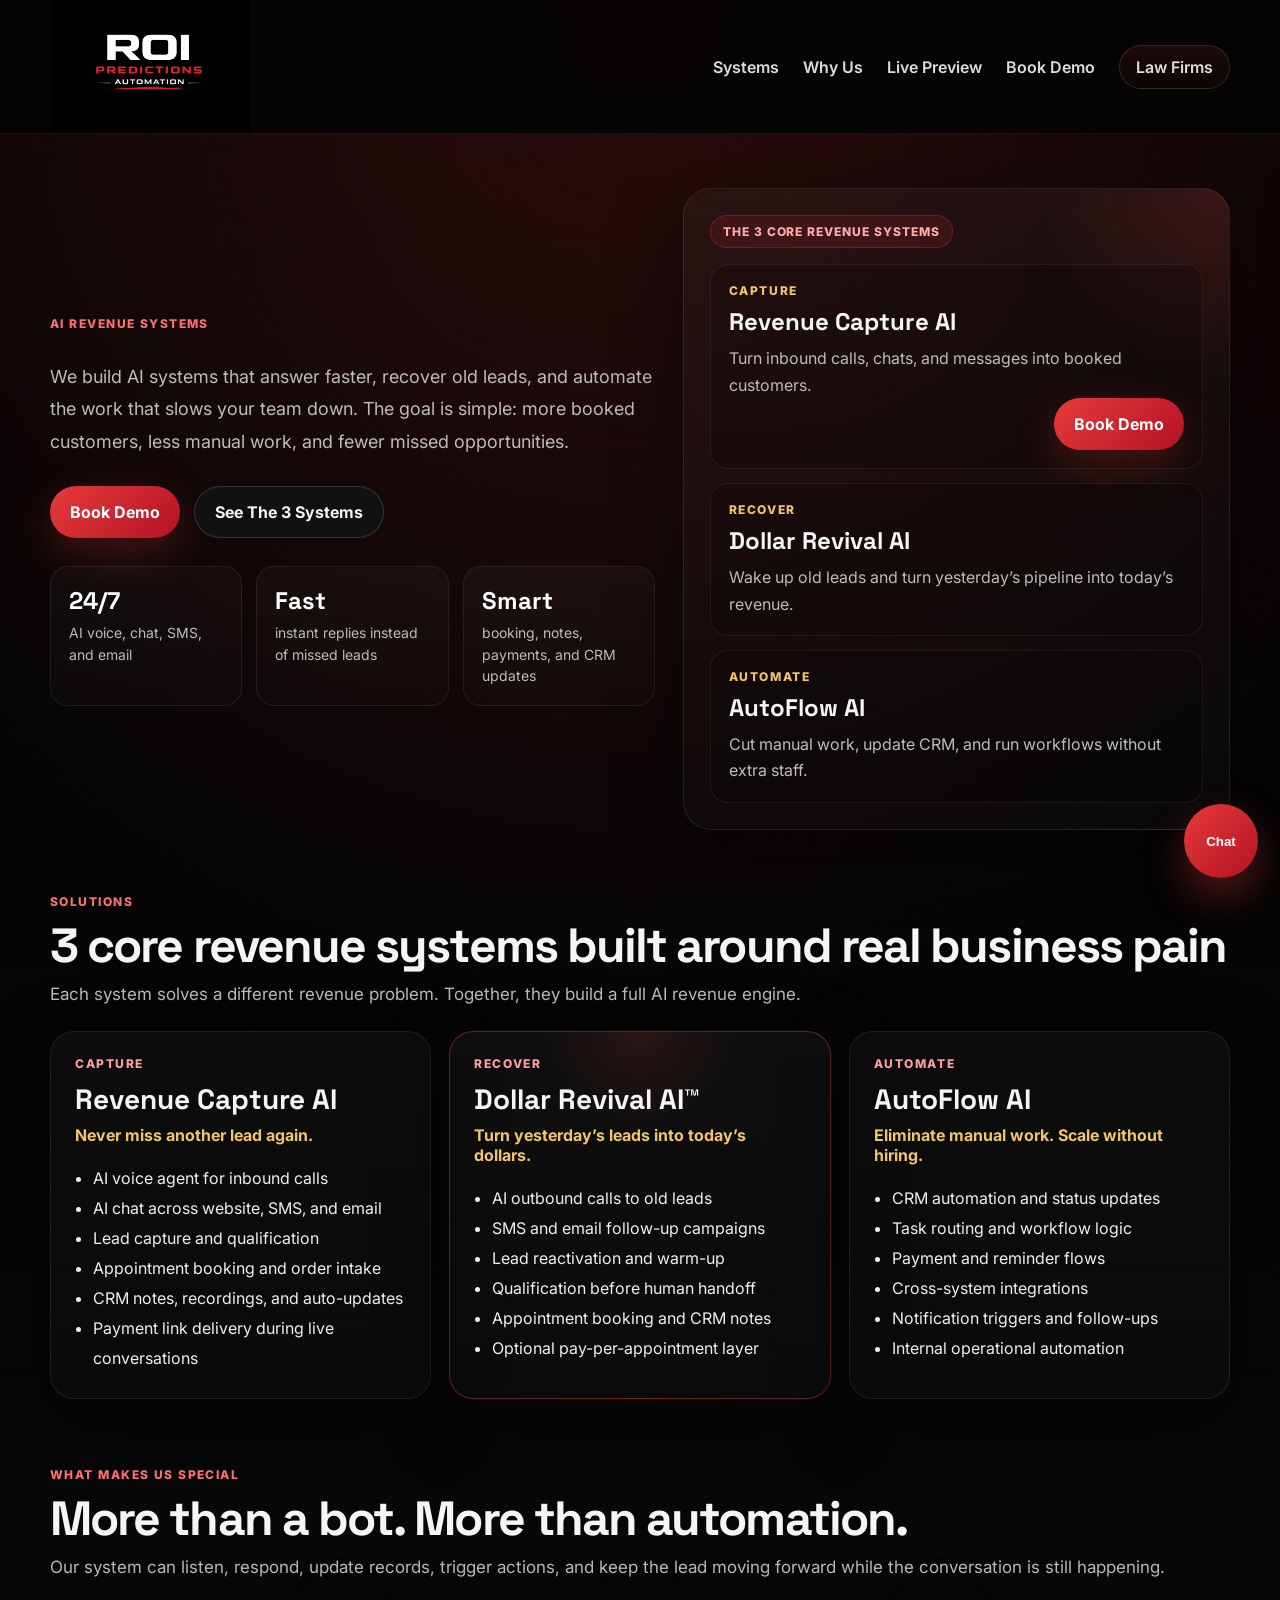
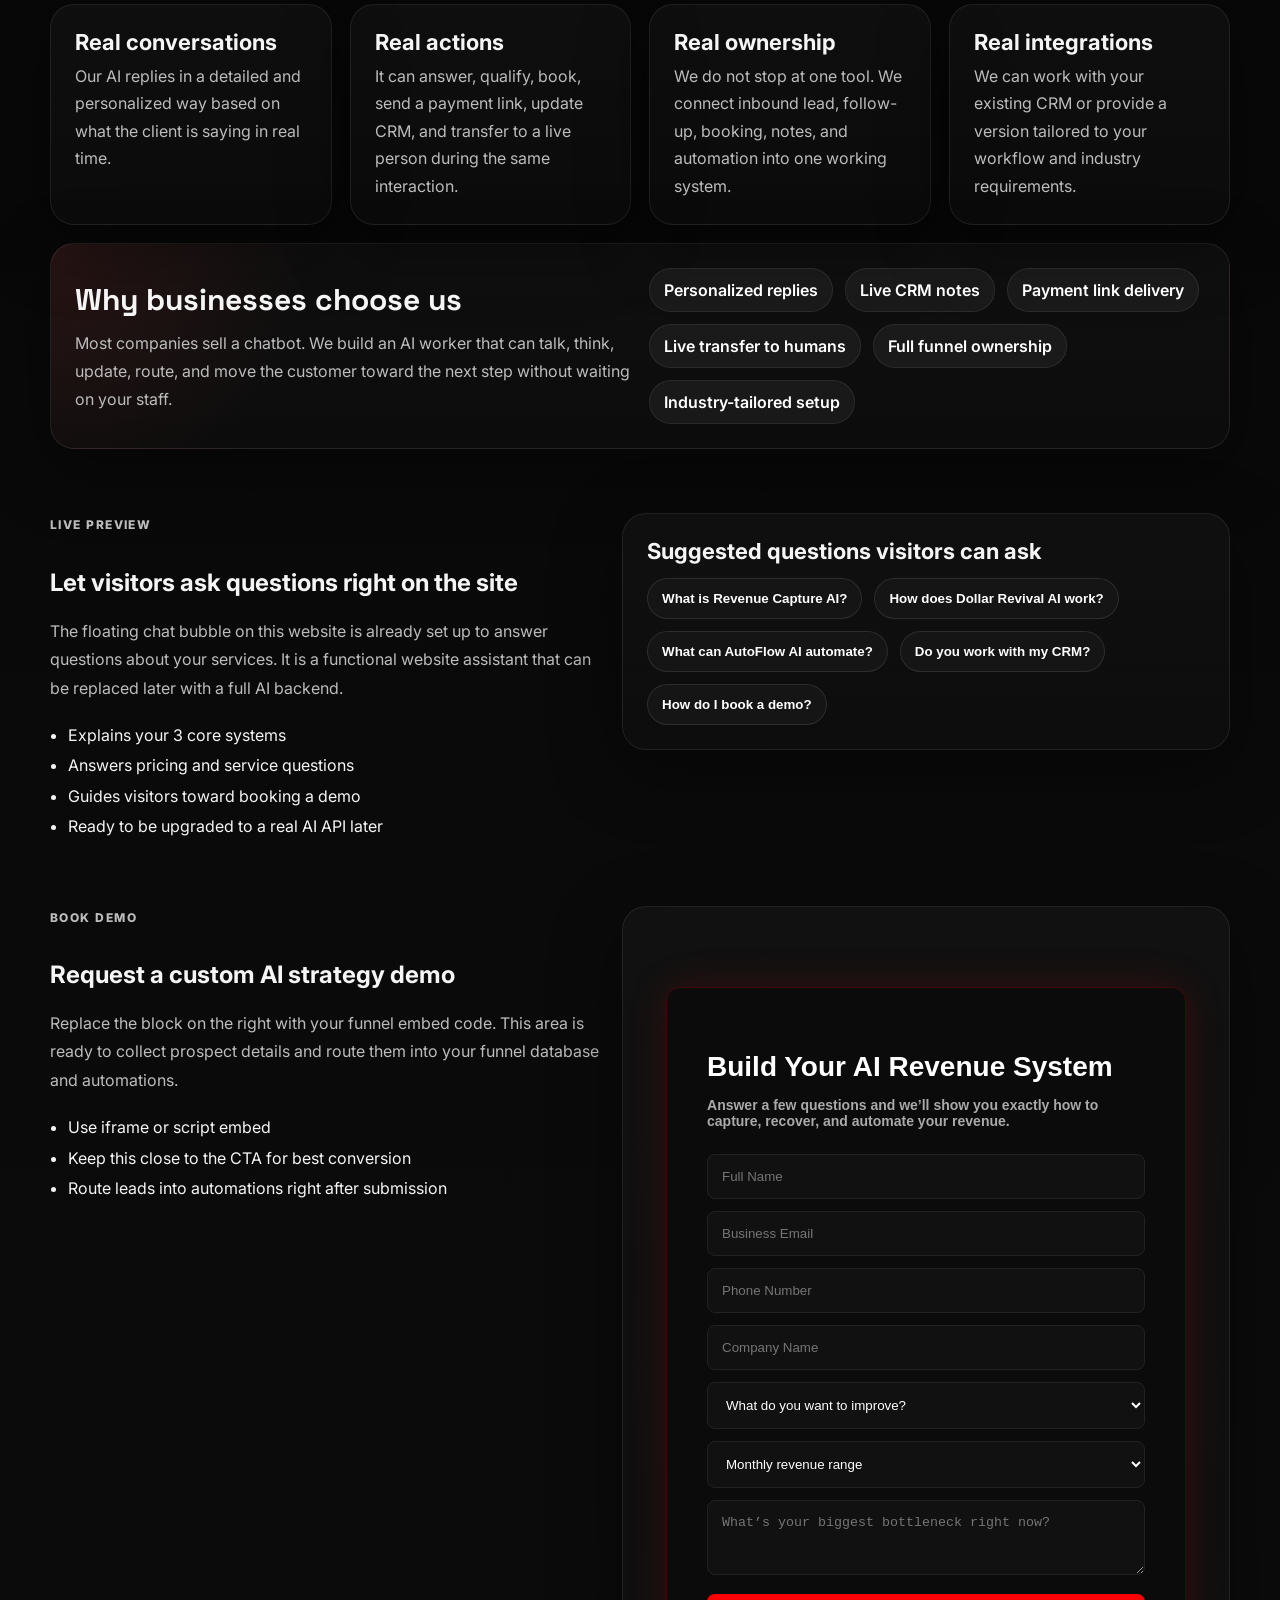
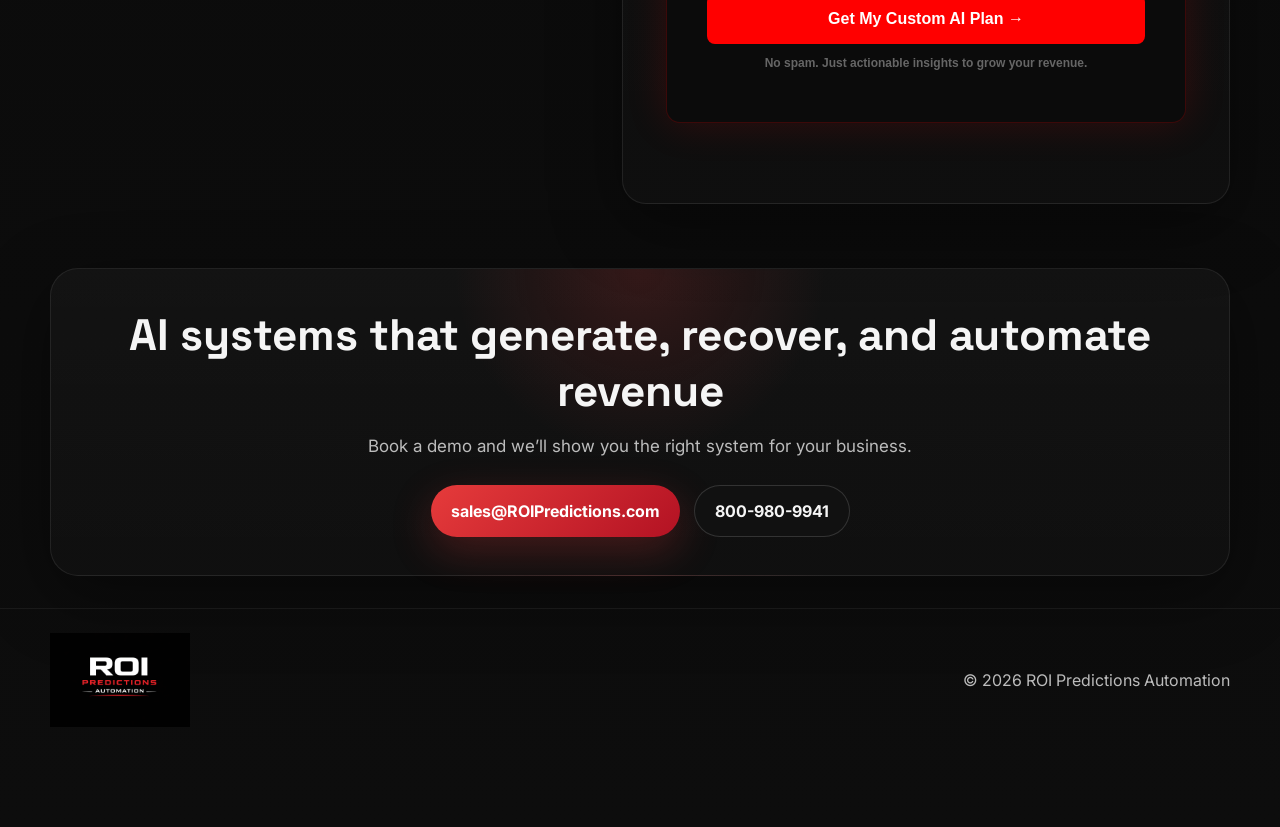
==== index.html @ 4da5dfad "Initial website deploy" ====
﻿<!DOCTYPE html>
<html lang="en">
<head>
  <meta charset="UTF-8" />
  <meta name="viewport" content="width=device-width, initial-scale=1.0" />
  <title>ROI Predictions Automation | AI Revenue Systems</title>
  <meta name="description" content="AI revenue systems that capture leads, recover lost revenue, and automate the work." />
  <link rel="preconnect" href="https://fonts.googleapis.com">
  <link rel="preconnect" href="https://fonts.gstatic.com" crossorigin>
  <link href="https://fonts.googleapis.com/css2?family=Inter:wght@400;500;600;700;800&family=Space+Grotesk:wght@500;700&display=swap" rel="stylesheet">
  <link rel="stylesheet" href="styles.css" />
</head>
<body>
  <header class="topbar">
    <div class="container nav-wrap">
      <a href="index.html" class="brand">
        <img src="roilogo.png" alt="ROI Predictions Automation logo" class="brand-logo" />
      </a>

      <button class="menu-btn" id="menuBtn" aria-label="Open menu" aria-expanded="false">☰</button>

      <nav class="nav" id="nav">
        <a href="#systems">Systems</a>
        <a href="#why-us">Why Us</a>
        <a href="#live-preview">Live Preview</a>
        <a href="#funnel">Book Demo</a>
        <a href="law-firms.html" class="nav-ghost">Law Firms</a>
      </nav>
    </div>
  </header>

  <main>
    <section class="hero">
      <div class="container hero-grid">
        <div class="hero-copy">
          <p class="eyebrow">AI Revenue Systems</p>
          
          <p class="hero-text">
            We build AI systems that answer faster, recover old leads, and automate the work that slows your team down.
            The goal is simple: more booked customers, less manual work, and fewer missed opportunities.
          </p>

          <div class="hero-actions">
            <a href="#funnel" class="btn btn-primary">Book Demo</a>
            <a href="#systems" class="btn btn-secondary">See The 3 Systems</a>
          </div>

          <div class="hero-stats">
            <div class="hero-stat">
              <strong>24/7</strong>
              <span>AI voice, chat, SMS, and email</span>
            </div>
            <div class="hero-stat">
              <strong>Fast</strong>
              <span>instant replies instead of missed leads</span>
            </div>
            <div class="hero-stat">
              <strong>Smart</strong>
              <span>booking, notes, payments, and CRM updates</span>
            </div>
          </div>
        </div>

        <div class="hero-side">
          <div class="hero-side-card">
            <span class="card-kicker">The 3 Core Revenue Systems</span>
            <div class="mini-system-list">
              <div class="mini-system">
                <div class="mini-topline">CAPTURE</div>
                <h3>Revenue Capture AI</h3>
                <p>Turn inbound calls, chats, and messages into booked customers.</p>
                <a href="javascript:" class="btn btn-primary btn-bookdemo" onclick="CaptureAI();">Book Demo</a>
              </div>
              <div class="mini-system">
                <div class="mini-topline">RECOVER</div>
                <h3>Dollar Revival AI</h3>
                <p>Wake up old leads and turn yesterday’s pipeline into today’s revenue.</p>
              </div>
              <div class="mini-system">
                <div class="mini-topline">AUTOMATE</div>
                <h3>AutoFlow AI</h3>
                <p>Cut manual work, update CRM, and run workflows without extra staff.</p>
              </div>
            </div>
          </div>
        </div>
      </div>
    </section>

    <section class="systems" id="systems">
      <div class="container">
        <div class="section-head">
          <p class="eyebrow">Solutions</p>
          <h2>3 core  revenue systems built around real business pain</h2>
          <p class="section-text">Each system solves a different revenue problem. Together, they build a full AI revenue engine.</p>
        </div>

        <div class="systems-grid">
          <article class="system-card">
            <div class="system-topline">CAPTURE</div>
            <h3>Revenue Capture AI</h3>
            <p class="system-promise">Never miss another lead again.</p>
            <ul>
              <li>AI voice agent for inbound calls</li>
              <li>AI chat across website, SMS, and email</li>
              <li>Lead capture and qualification</li>
              <li>Appointment booking and order intake</li>
              <li>CRM notes, recordings, and auto-updates</li>
              <li>Payment link delivery during live conversations</li>
            </ul>
          </article>

          <article class="system-card featured">
            <div class="system-topline">RECOVER</div>
            <h3>Dollar Revival AI™</h3>
            <p class="system-promise">Turn yesterday’s leads into today’s dollars.</p>
            <ul>
              <li>AI outbound calls to old leads</li>
              <li>SMS and email follow-up campaigns</li>
              <li>Lead reactivation and warm-up</li>
              <li>Qualification before human handoff</li>
              <li>Appointment booking and CRM notes</li>
              <li>Optional pay-per-appointment layer</li>
            </ul>
          </article>

          <article class="system-card">
            <div class="system-topline">AUTOMATE</div>
            <h3>AutoFlow AI</h3>
            <p class="system-promise">Eliminate manual work. Scale without hiring.</p>
            <ul>
              <li>CRM automation and status updates</li>
              <li>Task routing and workflow logic</li>
              <li>Payment and reminder flows</li>
              <li>Cross-system integrations</li>
              <li>Notification triggers and follow-ups</li>
              <li>Internal operational automation</li>
            </ul>
          </article>
        </div>
      </div>
    </section>

    <section class="why-us" id="why-us">
      <div class="container">
        <div class="section-head">
          <p class="eyebrow">What makes us special</p>
          <h2>More than a bot. More than automation.</h2>
          <p class="section-text">Our system can listen, respond, update records, trigger actions, and keep the lead moving forward while the conversation is still happening.</p>
        </div>

        <div class="highlights-grid">
          <div class="highlight-card">
            <h3>Real conversations</h3>
            <p>Our AI replies in a detailed and personalized way based on what the client is saying in real time.</p>
          </div>
          <div class="highlight-card">
            <h3>Real actions</h3>
            <p>It can answer, qualify, book, send a payment link, update CRM, and transfer to a live person during the same interaction.</p>
          </div>
          <div class="highlight-card">
            <h3>Real ownership</h3>
            <p>We do not stop at one tool. We connect inbound lead, follow-up, booking, notes, and automation into one working system.</p>
          </div>
          <div class="highlight-card">
            <h3>Real integrations</h3>
            <p>We can work with your existing CRM or provide a version tailored to your workflow and industry requirements.</p>
          </div>
        </div>

        <div class="special-band">
          <div class="special-copy">
            <h3>Why businesses choose us</h3>
            <p>
              Most companies sell a chatbot. We build an AI worker that can talk, think, update, route,
              and move the customer toward the next step without waiting on your staff.
            </p>
          </div>
          <div class="special-list">
            <span>Personalized replies</span>
            <span>Live CRM notes</span>
            <span>Payment link delivery</span>
            <span>Live transfer to humans</span>
            <span>Full funnel ownership</span>
            <span>Industry-tailored setup</span>
          </div>
        </div>
      </div>
    </section>

    <section class="live-preview" id="live-preview">
      <div class="container live-grid">
        <div class="live-copy">
          <p class="eyebrow">Live preview</p>
          <h2>Let visitors ask questions right on the site</h2>
          <p>
            The floating chat bubble on this website is already set up to answer questions about your services.
            It is a functional website assistant that can be replaced later with a full AI backend.
          </p>
          <ul class="demo-bullets">
            <li>Explains your 3 core systems</li>
            <li>Answers pricing and service questions</li>
            <li>Guides visitors toward booking a demo</li>
            <li>Ready to be upgraded to a real AI API later</li>
          </ul>
        </div>

        <div class="preview-card">
          <h3>Suggested questions visitors can ask</h3>
          <div class="question-list">
            <button class="question-chip" data-question="What is Revenue Capture AI?">What is Revenue Capture AI?</button>
            <button class="question-chip" data-question="How does Dollar Revival AI work?">How does Dollar Revival AI work?</button>
            <button class="question-chip" data-question="What can AutoFlow AI automate?">What can AutoFlow AI automate?</button>
            <button class="question-chip" data-question="Do you work with my CRM?">Do you work with my CRM?</button>
            <button class="question-chip" data-question="How do I book a demo?">How do I book a demo?</button>
          </div>
        </div>
      </div>
    </section>

    <section class="funnel" id="funnel">
      <div class="container funnel-grid">
        <div class="funnel-copy">
          <p class="eyebrow">Book Demo</p>
          <h2>Request a custom AI strategy demo</h2>
          <p>
            Replace the block on the right with your funnel embed code. This area is ready to collect prospect details
            and route them into your funnel database and automations.
          </p>
          <ul class="embed-notes">
            <li>Use iframe or script embed</li>
            <li>Keep this close to the CTA for best conversion</li>
            <li>Route leads into automations right after submission</li>
          </ul>
        </div>

        <div class="embed-shell">
          <div class="embed-header"> <!-- Paste your funnel code here -->
            <!-- ROI Predictions Embedded Form -->
<div style="max-width:520px;margin:60px auto;padding:40px;background:#0b0b0b;border-radius:14px;border:1px solid rgba(255,0,0,0.2);box-shadow:0 0 40px rgba(255,0,0,0.15);font-family:Arial, sans-serif;">

  <h2 style="color:#fff;margin-bottom:10px;font-size:28px;">
    Build Your AI Revenue System
  </h2>

  <p style="color:#aaa;font-size:14px;margin-bottom:25px;">
    Answer a few questions and we’ll show you exactly how to capture, recover, and automate your revenue.
  </p>

  <form onsubmit="event.preventDefault(); alert('🔥 Your request has been received. Our team will contact you shortly.'); this.reset();">

    <input type="text" placeholder="Full Name" required 
      style="width:100%;padding:14px;margin-bottom:12px;background:#111;border:1px solid #222;color:#fff;border-radius:8px;" />

    <input type="email" placeholder="Business Email" required 
      style="width:100%;padding:14px;margin-bottom:12px;background:#111;border:1px solid #222;color:#fff;border-radius:8px;" />

    <input type="tel" placeholder="Phone Number" required 
      style="width:100%;padding:14px;margin-bottom:12px;background:#111;border:1px solid #222;color:#fff;border-radius:8px;" />

    <input type="text" placeholder="Company Name" 
      style="width:100%;padding:14px;margin-bottom:12px;background:#111;border:1px solid #222;color:#fff;border-radius:8px;" />

    <select required 
      style="width:100%;padding:14px;margin-bottom:12px;background:#111;border:1px solid #222;color:#fff;border-radius:8px;">
      <option value="">What do you want to improve?</option>
      <option>Capture More Leads</option>
      <option>Recover Lost Revenue</option>
      <option>Automate Operations</option>
      <option>All of the above</option>
    </select>

    <select required 
      style="width:100%;padding:14px;margin-bottom:12px;background:#111;border:1px solid #222;color:#fff;border-radius:8px;">
      <option value="">Monthly revenue range</option>
      <option>$0 - $10K</option>
      <option>$10K - $50K</option>
      <option>$50K - $100K</option>
      <option>$100K+</option>
    </select>

    <textarea rows="3" placeholder="What’s your biggest bottleneck right now?"
      style="width:100%;padding:14px;margin-bottom:15px;background:#111;border:1px solid #222;color:#fff;border-radius:8px;"></textarea>

    <button type="submit" 
      style="width:100%;padding:16px;background:red;color:#fff;border:none;border-radius:8px;font-weight:bold;font-size:16px;cursor:pointer;transition:0.3s;">
      Get My Custom AI Plan →
    </button>

    <p style="font-size:12px;color:#666;margin-top:12px;text-align:center;">
      No spam. Just actionable insights to grow your revenue.
    </p>

  </form>

</div>

          
    </section>

    <section class="cta-section">
      <div class="container cta-wrap">
        <h2>AI systems that generate, recover, and automate revenue</h2>
        <p>Book a demo and we’ll show you the right system for your business.</p>
        <div class="cta-actions">
          <a href="mailto:sales@ROIPredictions.com" class="btn btn-primary">sales@ROIPredictions.com</a>
          <a href="tel:8009809941" class="btn btn-secondary">800-980-9941</a>
        </div>
      </div>
    </section>
  </main>

  <footer class="footer">
    <div class="container footer-wrap">
      <img src="roilogo.png" alt="ROI Predictions Automation logo" class="footer-logo" />
      <p>© <span class="year"></span> ROI Predictions Automation</p>
    </div>
  </footer>

  <button class="chat-toggle" id="chatToggle" aria-label="Open chat assistant">
    <span>Chat</span>
  </button>

  <div class="chat-widget" id="chatWidget" aria-hidden="true">
    <div class="chat-widget-head">
      <div>
        <strong>ROI Assistant</strong>
        <small>Ask about our services</small>
      </div>
      <button class="chat-close" id="chatClose" aria-label="Close chat">×</button>
    </div>

    <div class="chat-widget-body" id="chatBody">
      <div class="message bot">Hi! I can answer questions about Revenue Capture AI, Dollar Revival AI, AutoFlow AI, CRM integrations, and booking a demo.</div>
    </div>

    <div class="chat-suggestions">
      <button class="suggestion" data-question="What is Revenue Capture AI?">Revenue Capture AI</button>
      <button class="suggestion" data-question="How does Dollar Revival AI work?">Dollar Revival AI</button>
      <button class="suggestion" data-question="Do you work with my CRM?">CRM integrations</button>
    </div>

    <form class="chat-input-wrap" id="chatForm">
      <input type="text" id="chatInput" placeholder="Ask a question..." autocomplete="off" />
      <button type="submit">Send</button>
    </form>
  </div>

  <script src="script.js"></script>
</body>
</html>
---- styles.css ----
:root{
  --bg:#040404;
  --card:#101010;
  --card-2:#151515;
  --text:#f5f5f5;
  --muted:#bcbcbc;
  --line:#282828;
  --red:#e63b3b;
  --red-2:#ff6f6f;
  --white:#ffffff;
  --gold:#f3c56b;
  --shadow:0 20px 70px rgba(0,0,0,.42);
  --radius:24px;
  --container:1180px;
}

*{box-sizing:border-box}
html{scroll-behavior:smooth}
body{
  margin:0;
  font-family:Inter,system-ui,Arial,sans-serif;
  color:var(--text);
  background:
    radial-gradient(circle at top center, rgba(230,59,59,.18), transparent 25%),
    linear-gradient(180deg, #020202 0%, #090909 50%, #0d0d0d 100%);
}
img{max-width:100%;display:block}
a{text-decoration:none;color:inherit}
.container{width:min(var(--container), calc(100% - 40px));margin:0 auto}

.topbar{
  position:sticky;
  top:0;
  z-index:100;
  backdrop-filter:blur(16px);
  background:rgba(4,4,4,.88);
  border-bottom:1px solid rgba(255,255,255,.06);
}
.nav-wrap{
  min-height:84px;
  display:flex;
  align-items:center;
  justify-content:space-between;
  gap:20px;
}
.brand-logo{width:200px;height:auto}
.nav{
  display:flex;
  align-items:center;
  gap:24px;
  font-weight:600;
}
.nav a{opacity:.9}
.nav a:hover{opacity:1;color:var(--red-2)}
.nav-ghost{
  padding:11px 16px;
  border-radius:999px;
  border:1px solid rgba(255,255,255,.14);
  background:linear-gradient(180deg, rgba(230,59,59,.12), rgba(230,59,59,.04));
}
.menu-btn{
  display:none;
  background:none;
  color:#fff;
  border:1px solid rgba(255,255,255,.15);
  border-radius:12px;
  padding:10px 12px;
  font-size:20px;
}

.hero{
  padding:54px 0 28px;
}
.hero-grid{
  display:grid;
  grid-template-columns:1.05fr .95fr;
  gap:28px;
  align-items:center;
}
.eyebrow{
  display:inline-block;
  color:var(--red-2);
  text-transform:uppercase;
  font-size:12px;
  font-weight:800;
  letter-spacing:.12em;
  margin:0 0 12px;
}
.hero h1{
  margin:0;
  font-family:"Space Grotesk", Inter, sans-serif;
  font-size:clamp(42px, 6vw, 74px);
  line-height:.96;
  letter-spacing:-.048em;
}
.hero-text{
  margin:18px 0 0;
  color:var(--muted);
  max-width:720px;
  line-height:1.8;
  font-size:18px;
}
.hero-actions{
  display:flex;
  gap:14px;
  flex-wrap:wrap;
  margin-top:28px;
}
.btn{
  display:inline-flex;
  align-items:center;
  justify-content:center;
  min-height:52px;
  padding:0 20px;
  border-radius:999px;
  font-weight:700;
  transition:.25s ease;
}
.btn:hover{transform:translateY(-1px)}
.btn-primary{
  background:linear-gradient(135deg, var(--red), #b31223);
  color:#fff;
  box-shadow:0 14px 40px rgba(230,59,59,.25);
}
.btn-secondary{
  border:1px solid rgba(255,255,255,.14);
  background:#111;
}
.hero-stats{
  display:grid;
  grid-template-columns:repeat(3,1fr);
  gap:14px;
  margin-top:28px;
}
.hero-stat{
  padding:18px;
  background:linear-gradient(180deg, rgba(255,255,255,.03), rgba(255,255,255,.015));
  border:1px solid rgba(255,255,255,.07);
  border-radius:18px;
}
.hero-stat strong{
  display:block;
  font-family:"Space Grotesk", Inter, sans-serif;
  font-size:24px;
  color:#fff;
}
.hero-stat span{
  display:block;
  color:var(--muted);
  line-height:1.55;
  margin-top:6px;
  font-size:14px;
}
.hero-side-card{
  padding:26px;
  border-radius:28px;
  border:1px solid rgba(255,255,255,.08);
  background:
    radial-gradient(circle at top right, rgba(230,59,59,.16), transparent 22%),
    linear-gradient(180deg, rgba(255,255,255,.03), rgba(255,255,255,.015));
  box-shadow:var(--shadow);
}
.card-kicker{
  display:inline-block;
  margin-bottom:16px;
  padding:8px 12px;
  border-radius:999px;
  background:rgba(230,59,59,.12);
  border:1px solid rgba(230,59,59,.26);
  color:#ffaaaa;
  font-size:12px;
  font-weight:800;
  text-transform:uppercase;
  letter-spacing:.08em;
}
.mini-system-list{
  display:grid;
  gap:14px;
}
.mini-system{
  padding:18px;
  border:1px solid rgba(255,255,255,.07);
  border-radius:18px;
  background:rgba(0,0,0,.18);
}
.mini-topline{
  color:var(--gold);
  font-size:12px;
  letter-spacing:.13em;
  font-weight:800;
  text-transform:uppercase;
}
.mini-system h3{
  margin:8px 0 8px;
  font-size:24px;
  font-family:"Space Grotesk", Inter, sans-serif;
}
.mini-system p{
  margin:0;
  color:var(--muted);
  line-height:1.65;
}

.systems,.why-us,.live-preview,.funnel,.cta-section{
  padding:32px 0;
}
.section-head{margin-bottom:22px}
.section-head h2{
  margin:0;
  font-family:"Space Grotesk", Inter, sans-serif;
  font-size:clamp(30px,4vw,48px);
  line-height:1.03;
  letter-spacing:-.04em;
}
.section-text{
  margin:10px 0 0;
  color:var(--muted);
  font-size:17px;
  line-height:1.7;
}

.systems-grid,.highlights-grid{
  display:grid;
  gap:18px;
}
.systems-grid{grid-template-columns:repeat(3,1fr)}
.system-card,.highlight-card,.preview-card{
  padding:24px;
  border-radius:24px;
  background:linear-gradient(180deg, rgba(255,255,255,.03), rgba(255,255,255,.015));
  border:1px solid rgba(255,255,255,.08);
  box-shadow:var(--shadow);
}
.system-card.featured{
  border-color:rgba(230,59,59,.42);
  background:
    radial-gradient(circle at top center, rgba(230,59,59,.12), transparent 24%),
    linear-gradient(180deg, rgba(255,255,255,.04), rgba(255,255,255,.02));
}
.system-topline{
  color:#ff9e9e;
  font-size:12px;
  font-weight:800;
  letter-spacing:.13em;
  text-transform:uppercase;
}
.system-card h3{
  margin:10px 0 8px;
  font-size:28px;
  font-family:"Space Grotesk", Inter, sans-serif;
}
.system-promise{
  margin:0;
  color:var(--gold);
  font-weight:700;
}
.system-card ul{
  margin:18px 0 0;
  padding-left:18px;
  color:#efefef;
  line-height:1.88;
}

.highlights-grid{grid-template-columns:repeat(4,1fr)}
.highlight-card h3,.preview-card h3{
  margin:0 0 8px;
  font-size:22px;
}
.highlight-card p{
  margin:0;
  color:var(--muted);
  line-height:1.72;
}

.special-band{
  margin-top:18px;
  padding:24px;
  border-radius:24px;
  border:1px solid rgba(255,255,255,.08);
  background:
    radial-gradient(circle at top left, rgba(230,59,59,.12), transparent 22%),
    linear-gradient(180deg, rgba(255,255,255,.03), rgba(255,255,255,.015));
  box-shadow:var(--shadow);
  display:grid;
  grid-template-columns:1fr 1fr;
  gap:18px;
  align-items:center;
}
.special-copy h3{
  margin:0 0 10px;
  font-size:30px;
  font-family:"Space Grotesk", Inter, sans-serif;
}
.special-copy p{
  margin:0;
  color:var(--muted);
  line-height:1.75;
}
.special-list{
  display:flex;
  flex-wrap:wrap;
  gap:12px;
}
.special-list span{
  padding:11px 14px;
  border-radius:999px;
  background:rgba(255,255,255,.05);
  border:1px solid rgba(255,255,255,.08);
  color:#fff;
  font-weight:600;
}

.live-grid,.funnel-grid{
  display:grid;
  grid-template-columns:.95fr 1.05fr;
  gap:22px;
  align-items:start;
}
.live-copy p,.funnel-copy p{
  color:var(--muted);
  line-height:1.78;
}
.demo-bullets,.embed-notes{
  margin:18px 0 0;
  padding-left:18px;
  line-height:1.9;
}
.question-list{
  display:flex;
  flex-wrap:wrap;
  gap:12px;
  margin-top:14px;
}
.question-chip{
  padding:12px 14px;
  border-radius:999px;
  border:1px solid rgba(255,255,255,.1);
  background:#151515;
  color:#fff;
  font-weight:600;
  cursor:pointer;
}
.question-chip:hover{border-color:rgba(230,59,59,.45);color:#ffb0b0}

.embed-shell{
  padding:20px;
  border-radius:24px;
  border:1px solid rgba(255,255,255,.08);
  background:linear-gradient(180deg, rgba(255,255,255,.03), rgba(255,255,255,.015));
  box-shadow:var(--shadow);
}
.embed-header{
  font-weight:800;
  margin-bottom:12px;
}
.embed-code{
  margin:0 0 16px;
  padding:14px;
  border-radius:14px;
  background:#090909;
  border:1px solid rgba(255,255,255,.06);
  color:#ffb4b4;
  white-space:pre-wrap;
  font-size:13px;
  line-height:1.6;
}
.embed-box{
  min-height:240px;
  display:grid;
  place-items:center;
  border-radius:16px;
  border:1px dashed rgba(230,59,59,.42);
  color:#e6e6e6;
  background:linear-gradient(180deg,#090909,#111);
  font-weight:700;
}

.cta-wrap{
  text-align:center;
  padding:38px 28px;
  border-radius:28px;
  border:1px solid rgba(255,255,255,.08);
  background:
    radial-gradient(circle at top center, rgba(230,59,59,.16), transparent 28%),
    linear-gradient(180deg, rgba(255,255,255,.03), rgba(255,255,255,.015));
  box-shadow:var(--shadow);
}
.cta-wrap h2{
  margin:0;
  font-size:clamp(28px,4vw,44px);
  font-family:"Space Grotesk", Inter, sans-serif;
}
.cta-wrap p{
  margin:12px auto 0;
  max-width:700px;
  color:var(--muted);
  line-height:1.8;
  font-size:17px;
}
.cta-actions{
  display:flex;
  gap:14px;
  justify-content:center;
  flex-wrap:wrap;
  margin-top:24px;
}

.footer{
  padding:24px 0 100px;
  border-top:1px solid rgba(255,255,255,.06);
}
.footer-wrap{
  display:flex;
  align-items:center;
  justify-content:space-between;
  gap:20px;
}
.footer-logo{width:140px;height:auto}
.footer p{margin:0;color:var(--muted)}

.chat-toggle{
  position:fixed;
  right:22px;
  bottom:22px;
  z-index:120;
  border:none;
  cursor:pointer;
  min-width:74px;
  height:74px;
  border-radius:50%;
  color:#fff;
  font-weight:800;
  background:linear-gradient(135deg, var(--red), #b31223);
  box-shadow:0 18px 40px rgba(230,59,59,.35);
}
.chat-toggle span{pointer-events:none}
.chat-widget{
  position:fixed;
  right:22px;
  bottom:110px;
  z-index:121;
  width:min(380px, calc(100vw - 24px));
  border-radius:22px;
  overflow:hidden;
  border:1px solid rgba(255,255,255,.08);
  background:#0d0d0d;
  box-shadow:var(--shadow);
  display:none;
}
.chat-widget.open{display:block}
.chat-widget-head{
  display:flex;
  justify-content:space-between;
  align-items:center;
  gap:12px;
  padding:16px;
  background:linear-gradient(135deg, rgba(230,59,59,.18), rgba(230,59,59,.06));
  border-bottom:1px solid rgba(255,255,255,.06);
}
.chat-widget-head strong{display:block}
.chat-widget-head small{color:#d3d3d3}
.chat-close{
  border:none;
  background:none;
  color:#fff;
  font-size:28px;
  line-height:1;
  cursor:pointer;
}
.chat-widget-body{
  max-height:320px;
  overflow:auto;
  padding:16px;
  display:grid;
  gap:12px;
}
.message{
  max-width:86%;
  padding:12px 14px;
  border-radius:16px;
  line-height:1.6;
}
.message.user{
  margin-left:auto;
  background:rgba(230,59,59,.16);
  border:1px solid rgba(230,59,59,.28);
}
.message.bot{
  background:#161616;
  border:1px solid rgba(255,255,255,.07);
}
.chat-suggestions{
  display:flex;
  flex-wrap:wrap;
  gap:10px;
  padding:0 16px 14px;
}
.suggestion{
  border:1px solid rgba(255,255,255,.08);
  background:#141414;
  color:#fff;
  border-radius:999px;
  padding:8px 12px;
  cursor:pointer;
  font-size:13px;
}
.chat-input-wrap{
  display:grid;
  grid-template-columns:1fr auto;
  gap:10px;
  padding:0 16px 16px;
}
.chat-input-wrap input{
  width:100%;
  min-height:46px;
  border-radius:12px;
  border:1px solid rgba(255,255,255,.08);
  background:#121212;
  color:#fff;
  padding:0 14px;
}
.chat-input-wrap button{
  min-height:46px;
  padding:0 16px;
  border:none;
  border-radius:12px;
  background:linear-gradient(135deg, var(--red), #b31223);
  color:#fff;
  font-weight:700;
  cursor:pointer;
}

@media (max-width: 1100px){
  .hero-grid,.systems-grid,.highlights-grid,.special-band,.live-grid,.funnel-grid{
    grid-template-columns:1fr;
  }
  .hero-stats{grid-template-columns:1fr}
}
@media (max-width: 760px){
  .container{width:min(var(--container), calc(100% - 24px))}
  .brand-logo{width:170px}
  .menu-btn{display:block}
  .nav{
    position:absolute;
    top:84px;
    left:12px;
    right:12px;
    display:none;
    flex-direction:column;
    align-items:flex-start;
    gap:14px;
    padding:18px;
    border-radius:18px;
    border:1px solid rgba(255,255,255,.08);
    background:#090909;
    box-shadow:var(--shadow);
  }
  .nav.open{display:flex}
  .hero{padding-top:24px}
  .system-card,.highlight-card,.preview-card,.hero-side-card,.special-band,.embed-shell,.cta-wrap{padding:20px}
  .footer-wrap{flex-direction:column;text-align:center}
  .chat-widget{
    right:12px;
    bottom:96px;
    width:calc(100vw - 24px);
  }
  .chat-toggle{
    right:12px;
    bottom:12px;
    width:68px;
    height:68px;
  }
}

.hero-grid-swapped{
  align-items:start;
}
.hero-side-left{
  display:flex;
}
.hero-form-panel{
  display:flex;
}
.hero-form-shell{
  width:100%;
  padding:28px;
}
.hero-form-shell .embed-box,
.hero-form-shell .embed-code,
.hero-form-shell .embed-header{
  display:none;
}
@media (max-width: 1100px){
  .hero-grid-swapped{
    grid-template-columns:1fr;
  }
}


/* Step 2: Replace mid-page sections with Add-ons */
.addons{
  padding:32px 0;
}
.addons-grid{
  display:grid;
  grid-template-columns:repeat(4,1fr);
  gap:18px;
}
.addon-card{
  padding:24px;
  border-radius:24px;
  background:linear-gradient(180deg, rgba(255,255,255,.03), rgba(255,255,255,.015));
  border:1px solid rgba(255,255,255,.08);
  box-shadow:var(--shadow);
}
.addon-topline{
  color:var(--gold);
  font-size:12px;
  font-weight:800;
  letter-spacing:.13em;
  text-transform:uppercase;
}
.addon-card h3{
  margin:10px 0 10px;
  font-size:28px;
  font-family:"Space Grotesk", Inter, sans-serif;
}
.addon-card p{
  margin:0;
  color:var(--muted);
  line-height:1.78;
}
.addons-band{
  margin-top:18px;
  padding:24px;
  border-radius:24px;
  border:1px solid rgba(255,255,255,.08);
  background:
    radial-gradient(circle at top left, rgba(230,59,59,.12), transparent 22%),
    linear-gradient(180deg, rgba(255,255,255,.03), rgba(255,255,255,.015));
  box-shadow:var(--shadow);
  display:grid;
  grid-template-columns:1fr 1fr;
  gap:18px;
  align-items:center;
}
.addons-band-copy h3{
  margin:0 0 10px;
  font-size:30px;
  font-family:"Space Grotesk", Inter, sans-serif;
}
.addons-band-copy p{
  margin:0;
  color:var(--muted);
  line-height:1.75;
}
.addons-tags{
  display:flex;
  flex-wrap:wrap;
  gap:12px;
}
.addons-tags span{
  padding:11px 14px;
  border-radius:999px;
  background:rgba(255,255,255,.05);
  border:1px solid rgba(255,255,255,.08);
  color:#fff;
  font-weight:600;
}
@media (max-width: 1100px){
  .addons-grid,
  .addons-band{
    grid-template-columns:1fr;
  }
}


/* Step 3 hero bottom feature cards */
.hero-feature-cards{
  display:grid;
  grid-template-columns:repeat(3,1fr);
  gap:18px;
  margin-top:28px;
}
.hero-feature-card{
  min-height:190px;
  padding:28px 34px;
  border-radius:36px;
  background:
    radial-gradient(circle at top center, rgba(230,59,59,.10), transparent 32%),
    linear-gradient(180deg, rgba(255,255,255,.03), rgba(255,255,255,.015));
  border:1px solid rgba(255,255,255,.08);
  box-shadow:var(--shadow);
}
.hero-feature-card h4{
  margin:0 0 18px;
  font-size:58px;
  line-height:.95;
  font-weight:800;
  color:#fff;
  font-family:Inter,system-ui,Arial,sans-serif;
}
.hero-feature-card p{
  margin:0;
  color:#d6d6d6;
  line-height:1.35;
  font-size:25px;
  font-weight:500;
}
@media (max-width:1100px){
  .hero-feature-cards{
    grid-template-columns:1fr;
  }
  .hero-feature-card{
    min-height:auto;
  }
}


/* Step 4: adjust feature card font sizes */
.hero-feature-card h4{
  font-size:36px !important;
  line-height:1.1;
}

.hero-feature-card p{
  font-size:16px !important;
  line-height:1.6;
  color: var(--muted);
}
.btn-bookdemo {
    float: right;
}
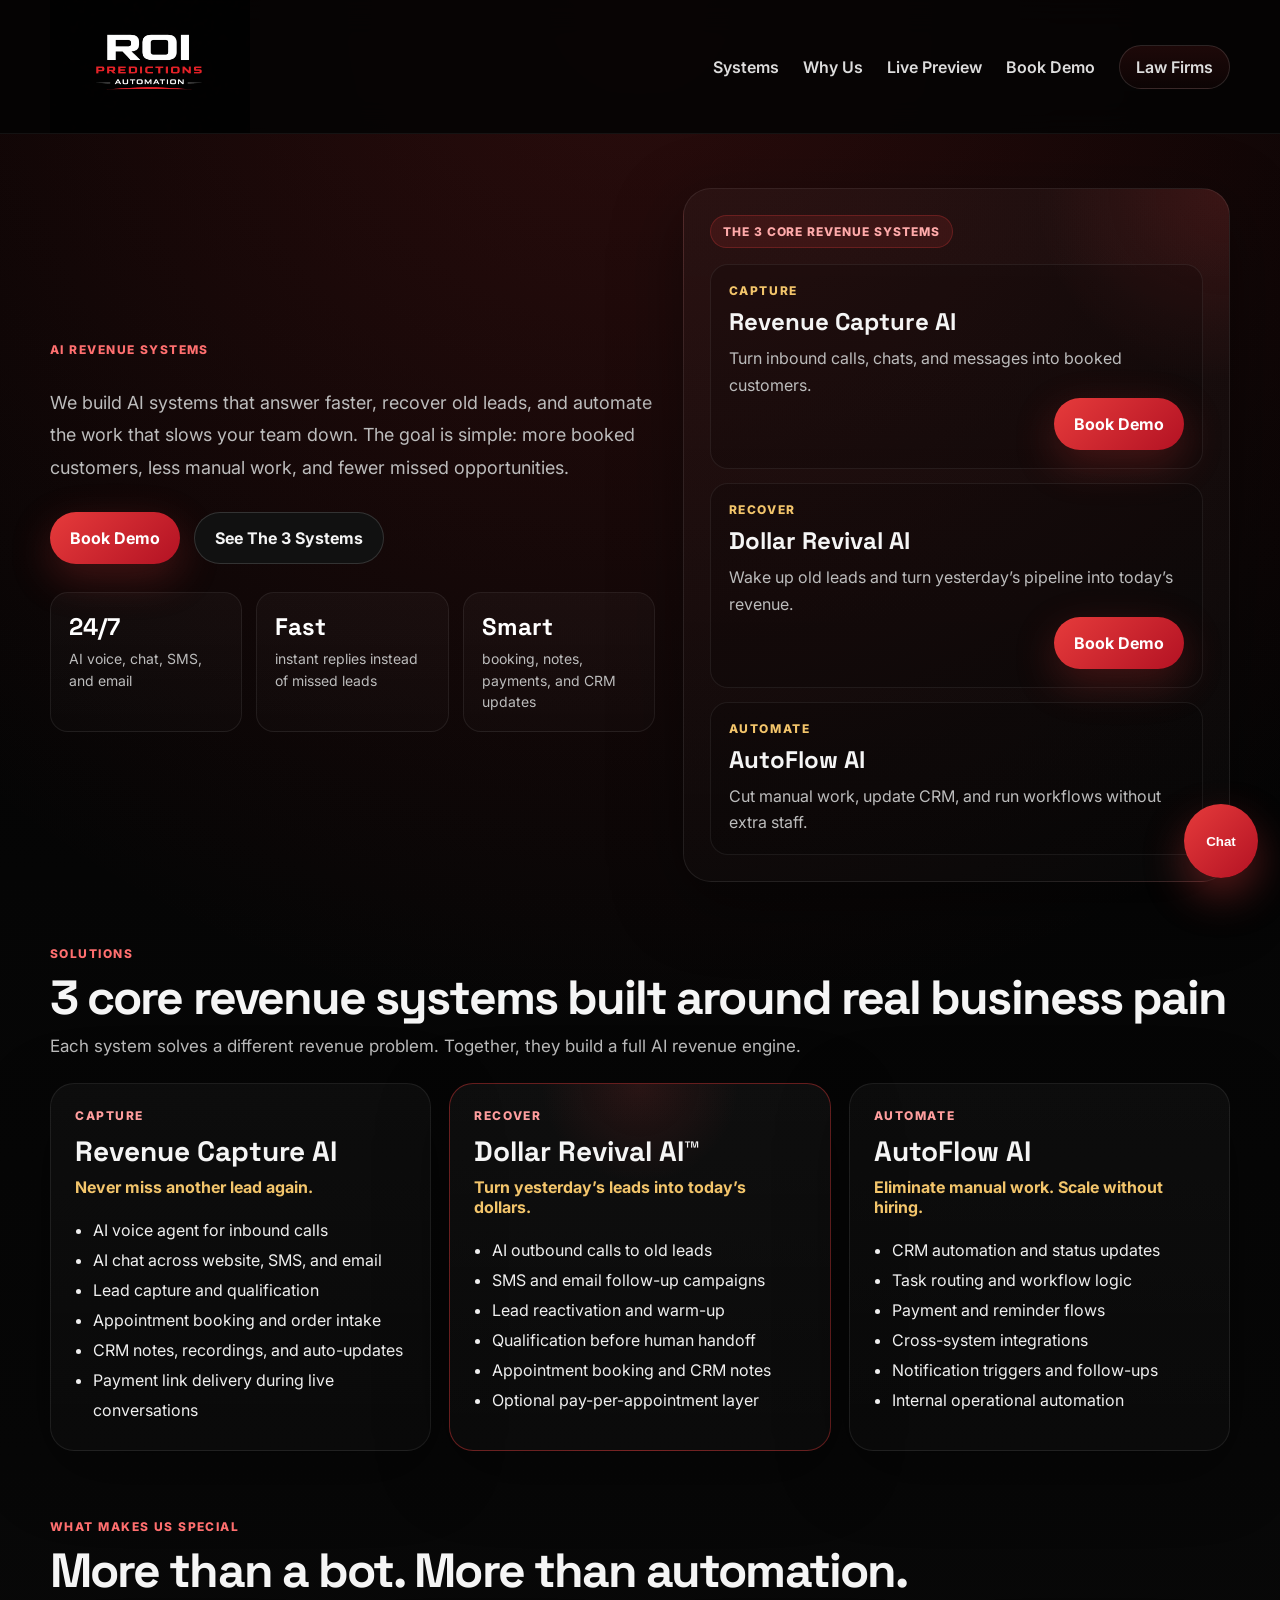
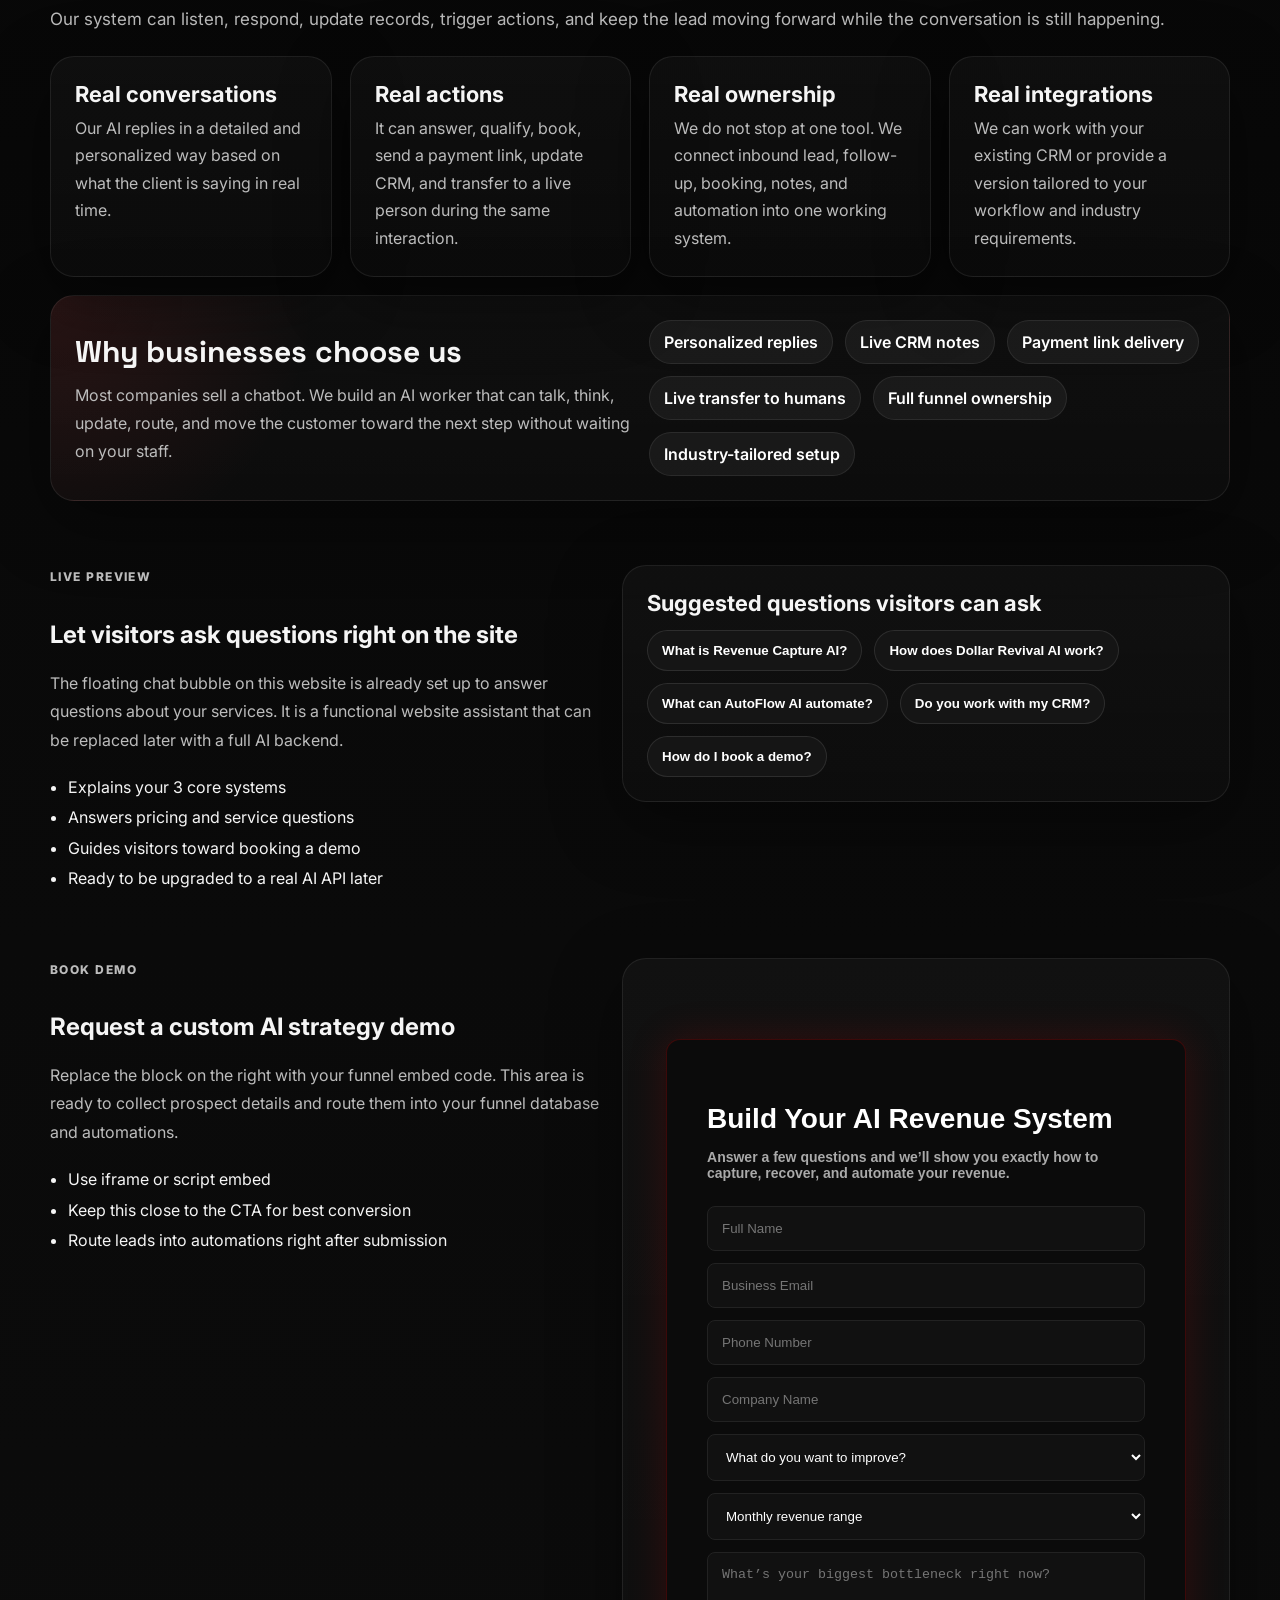
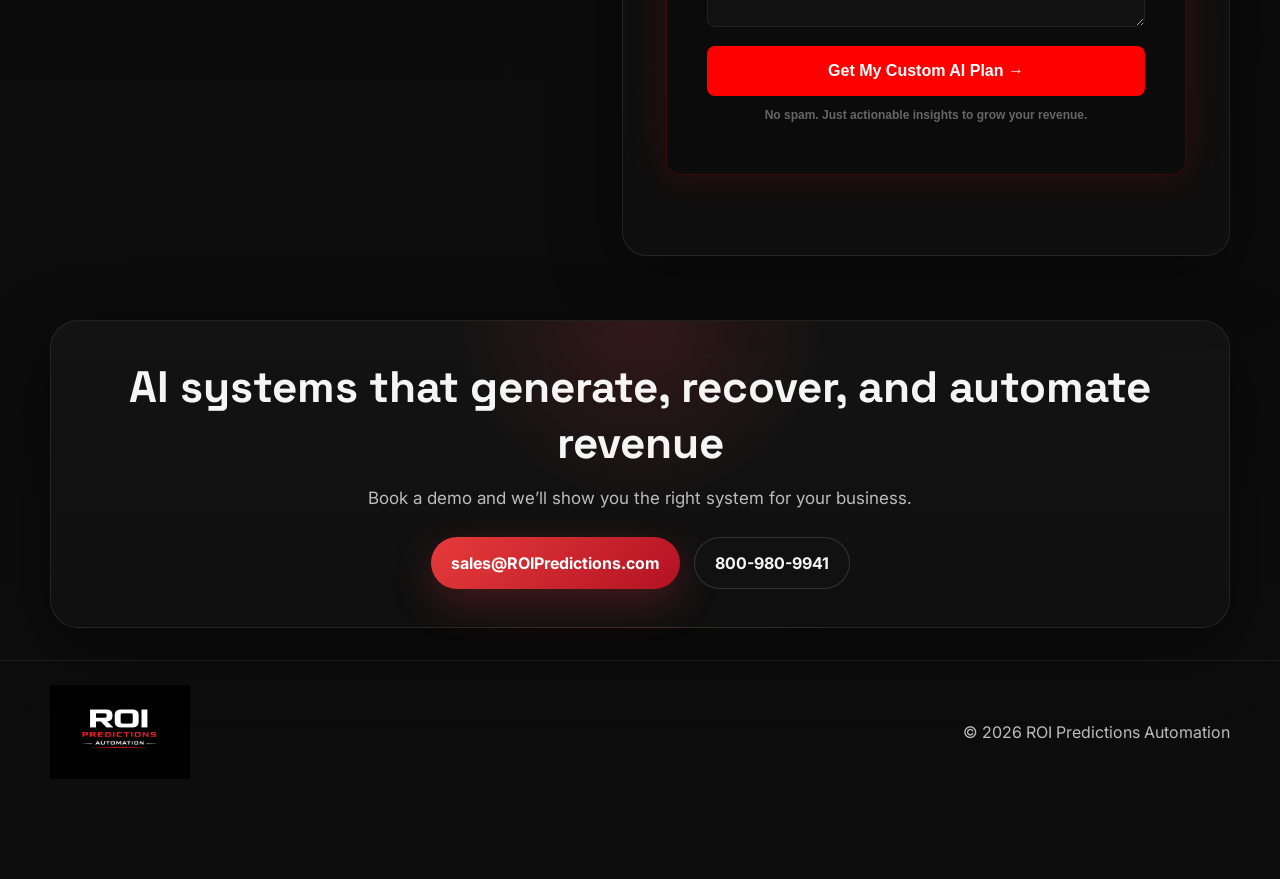
==== commit 9c102d81: "." ====
--- a/index.html
+++ b/index.html
@@ -75,6 +75,7 @@
                 <div class="mini-topline">RECOVER</div>
                 <h3>Dollar Revival AI</h3>
                 <p>Wake up old leads and turn yesterday’s pipeline into today’s revenue.</p>
+                <a href="javascript:" class="btn btn-primary btn-bookdemo" onclick="window.open('voice-ai-demo.html');">Book Demo</a>
               </div>
               <div class="mini-system">
                 <div class="mini-topline">AUTOMATE</div>
